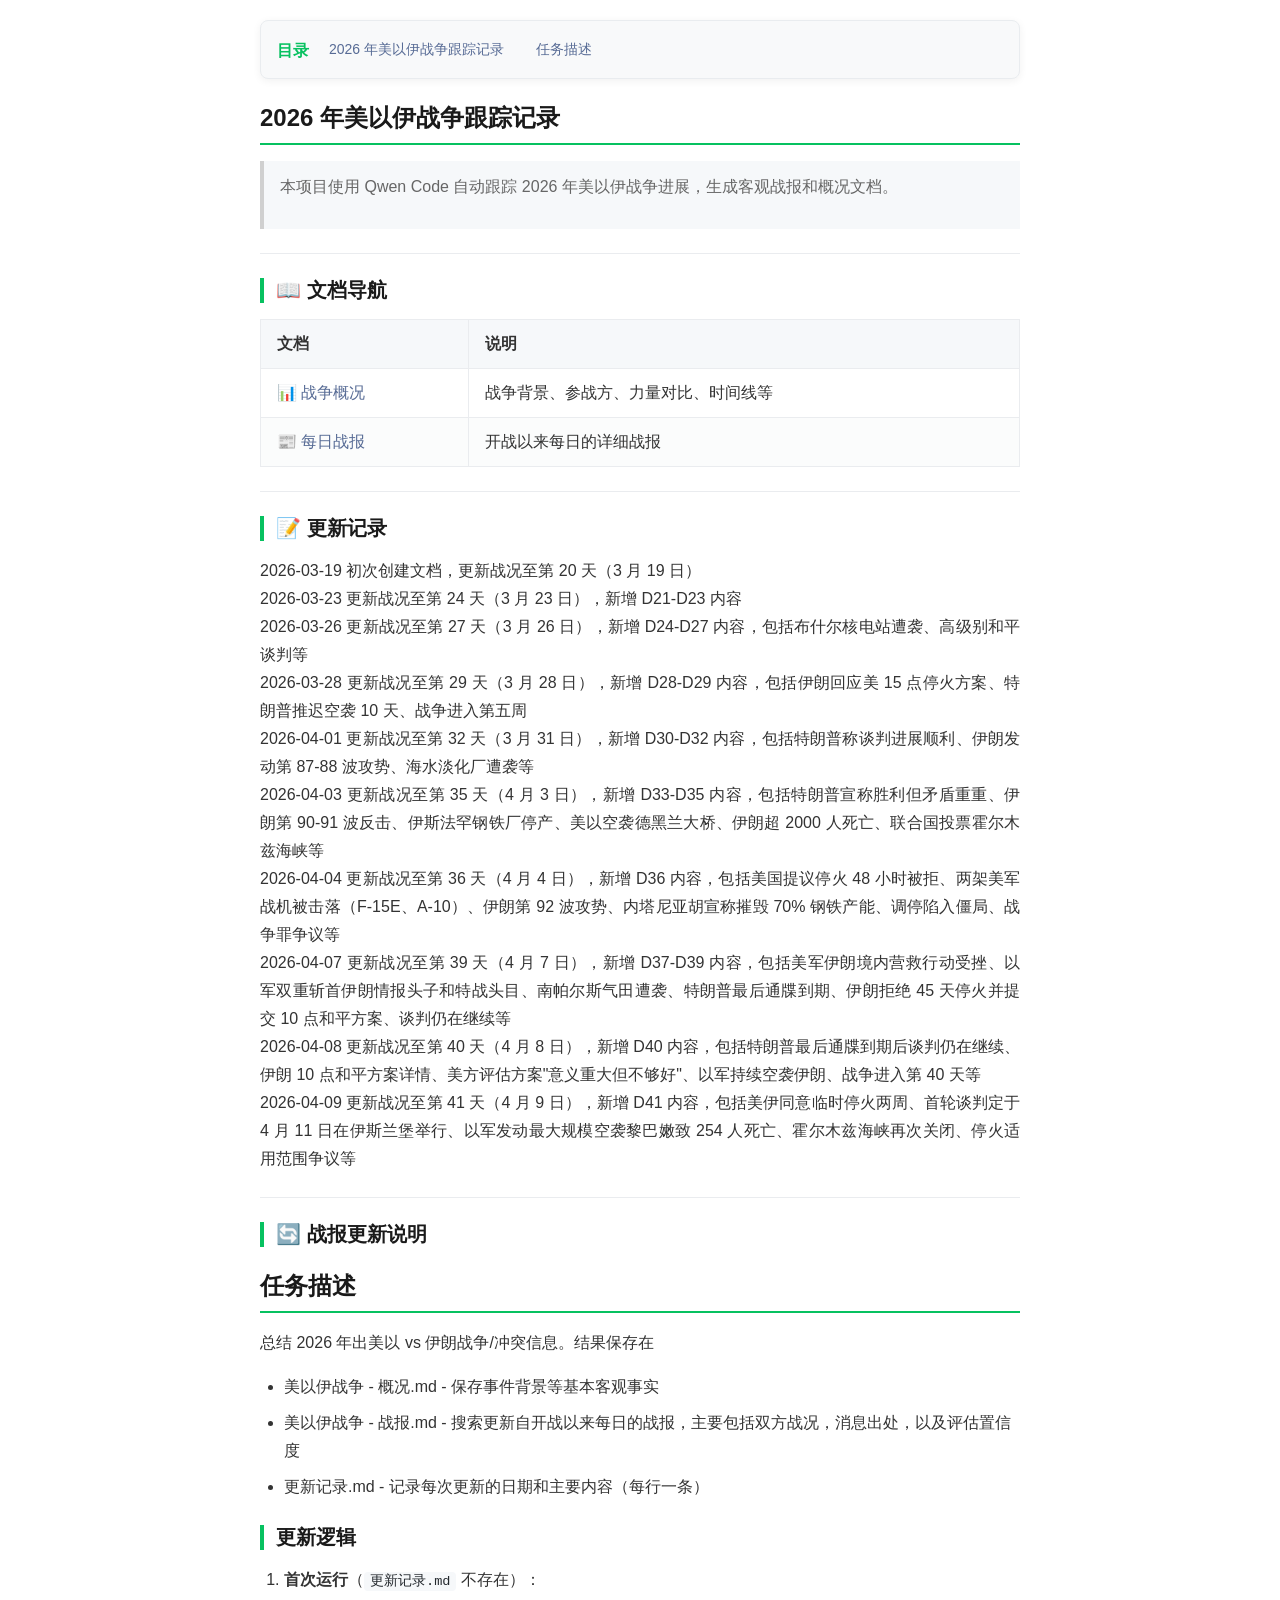
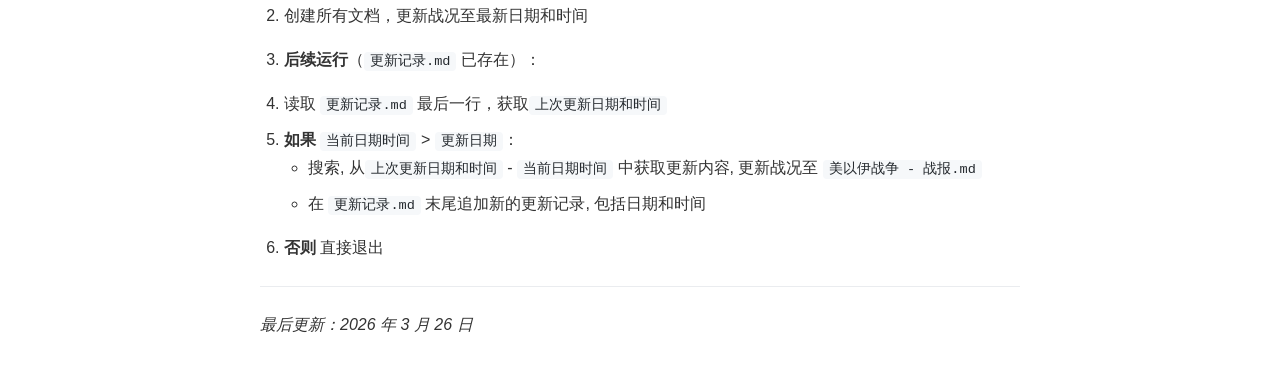
==== public/index.html @ eee81224 "chore: 自动发布 - 2026-04-09 09:46:06" ====
<!DOCTYPE html>
<html lang="zh-CN">
<head>
  <meta charset="UTF-8">
  <meta name="viewport" content="width=device-width, initial-scale=1.0">
  <title>2026 年美以伊战争跟踪记录</title>
  <link rel="stylesheet" href="./styles/wechat.css">
  
</head>
<body>
  <nav class="toc-nav">
    <div class="toc-inner">
      <span class="toc-label">目录</span>
      <div class="toc">
<ul>
<li><a href="#2026-年美以伊战争跟踪记录">2026 年美以伊战争跟踪记录</a><ul>
<li><a href="#-文档导航">📖 文档导航</a></li>
<li><a href="#-更新记录">📝 更新记录</a></li>
<li><a href="#-战报更新说明">🔄 战报更新说明</a></li>
</ul>
</li>
<li><a href="#任务描述">任务描述</a><ul>
<li><a href="#更新逻辑">更新逻辑</a></li>
</ul>
</li>
</ul>
</div>

    </div>
  </nav>
  <article>
    <h1 id="2026-年美以伊战争跟踪记录">2026 年美以伊战争跟踪记录</h1>
<blockquote>
<p>本项目使用 Qwen Code 自动跟踪 2026 年美以伊战争进展，生成客观战报和概况文档。</p>
</blockquote>
<hr />
<h2 id="-文档导航">📖 文档导航</h2>
<table>
<thead>
<tr>
<th>文档</th>
<th>说明</th>
</tr>
</thead>
<tbody>
<tr>
<td><a href="美以伊战争%20-%20概况.html">📊 战争概况</a></td>
<td>战争背景、参战方、力量对比、时间线等</td>
</tr>
<tr>
<td><a href="美以伊战争%20-%20战报.html">📰 每日战报</a></td>
<td>开战以来每日的详细战报</td>
</tr>
</tbody>
</table>
<hr />
<h2 id="-更新记录">📝 更新记录</h2>
<p>2026-03-19 初次创建文档，更新战况至第 20 天（3 月 19 日）<br />
2026-03-23 更新战况至第 24 天（3 月 23 日），新增 D21-D23 内容<br />
2026-03-26 更新战况至第 27 天（3 月 26 日），新增 D24-D27 内容，包括布什尔核电站遭袭、高级别和平谈判等<br />
2026-03-28 更新战况至第 29 天（3 月 28 日），新增 D28-D29 内容，包括伊朗回应美 15 点停火方案、特朗普推迟空袭 10 天、战争进入第五周<br />
2026-04-01 更新战况至第 32 天（3 月 31 日），新增 D30-D32 内容，包括特朗普称谈判进展顺利、伊朗发动第 87-88 波攻势、海水淡化厂遭袭等<br />
2026-04-03 更新战况至第 35 天（4 月 3 日），新增 D33-D35 内容，包括特朗普宣称胜利但矛盾重重、伊朗第 90-91 波反击、伊斯法罕钢铁厂停产、美以空袭德黑兰大桥、伊朗超 2000 人死亡、联合国投票霍尔木兹海峡等<br />
2026-04-04 更新战况至第 36 天（4 月 4 日），新增 D36 内容，包括美国提议停火 48 小时被拒、两架美军战机被击落（F-15E、A-10）、伊朗第 92 波攻势、内塔尼亚胡宣称摧毁 70% 钢铁产能、调停陷入僵局、战争罪争议等<br />
2026-04-07 更新战况至第 39 天（4 月 7 日），新增 D37-D39 内容，包括美军伊朗境内营救行动受挫、以军双重斩首伊朗情报头子和特战头目、南帕尔斯气田遭袭、特朗普最后通牒到期、伊朗拒绝 45 天停火并提交 10 点和平方案、谈判仍在继续等<br />
2026-04-08 更新战况至第 40 天（4 月 8 日），新增 D40 内容，包括特朗普最后通牒到期后谈判仍在继续、伊朗 10 点和平方案详情、美方评估方案"意义重大但不够好"、以军持续空袭伊朗、战争进入第 40 天等<br />
2026-04-09 更新战况至第 41 天（4 月 9 日），新增 D41 内容，包括美伊同意临时停火两周、首轮谈判定于 4 月 11 日在伊斯兰堡举行、以军发动最大规模空袭黎巴嫩致 254 人死亡、霍尔木兹海峡再次关闭、停火适用范围争议等</p>
<hr />
<h2 id="-战报更新说明">🔄 战报更新说明</h2>
<h1 id="任务描述">任务描述</h1>
<p>总结 2026 年出美以 vs 伊朗战争/冲突信息。结果保存在</p>
<ul>
<li>美以伊战争 - 概况.md - 保存事件背景等基本客观事实</li>
<li>美以伊战争 - 战报.md - 搜索更新自开战以来每日的战报，主要包括双方战况，消息出处，以及评估置信度</li>
<li>更新记录.md - 记录每次更新的日期和主要内容（每行一条）</li>
</ul>
<h2 id="更新逻辑">更新逻辑</h2>
<ol>
<li><strong>首次运行</strong>（<code>更新记录.md</code> 不存在）：</li>
<li>
<p>创建所有文档，更新战况至最新日期和时间</p>
</li>
<li>
<p><strong>后续运行</strong>（<code>更新记录.md</code> 已存在）：</p>
</li>
<li>读取 <code>更新记录.md</code> 最后一行，获取<code>上次更新日期和时间</code></li>
<li><strong>如果</strong> <code>当前日期时间</code> &gt; <code>更新日期</code>：<ul>
<li>搜索, 从<code>上次更新日期和时间</code> - <code>当前日期时间</code> 中获取更新内容, 更新战况至 <code>美以伊战争 - 战报.md</code></li>
<li>在 <code>更新记录.md</code> 末尾追加新的更新记录, 包括日期和时间</li>
</ul>
</li>
<li><strong>否则</strong> 直接退出</li>
</ol>
<hr />
<p><em>最后更新：2026 年 3 月 26 日</em></p>
  </article>
  <button class="back-to-top" id="backToTop" title="返回顶部">↑ 顶部</button>
  
  <script>
    // 回到顶部按钮功能
    (function() {
      var btn = document.getElementById('backToTop');
      if (!btn) return;
      
      window.addEventListener('scroll', function() {
        if (window.pageYOffset > 300) {
          btn.classList.add('visible');
        } else {
          btn.classList.remove('visible');
        }
      });
      
      btn.addEventListener('click', function() {
        window.scrollTo({ top: 0, behavior: 'smooth' });
      });
    })();
  </script>
</body>
</html>
---- public/styles/wechat.css ----
/* 微信公众号风格样式 */

* {
  margin: 0;
  padding: 0;
  box-sizing: border-box;
}

body {
  font-family: -apple-system, BlinkMacSystemFont, "Segoe UI", Roboto, "Helvetica Neue", Arial, sans-serif;
  font-size: 16px;
  line-height: 1.75;
  color: #333;
  background-color: #fff;
  padding: 20px;
  max-width: 800px;
  margin: 0 auto;
  position: relative;
}

/* 目录导航样式 */
.toc-nav {
  position: sticky;
  top: 0;
  background: #f8f9fa;
  border: 1px solid #e9ecef;
  border-radius: 8px;
  padding: 12px 16px;
  margin-bottom: 24px;
  z-index: 100;
  box-shadow: 0 2px 8px rgba(0, 0, 0, 0.06);
}

.toc-inner {
  display: flex;
  align-items: flex-start;
  gap: 12px;
}

.toc-label {
  font-weight: 600;
  color: #07c160;
  white-space: nowrap;
  padding-top: 4px;
}

.toc-nav ul {
  list-style: none;
  margin: 0;
  padding: 0;
  display: flex;
  flex-wrap: wrap;
  gap: 8px 16px;
}

.toc-nav ul li {
  margin: 0;
}

.toc-nav ul ul {
  display: none;
}

.toc-nav a {
  color: #576b95;
  font-size: 14px;
  padding: 4px 8px;
  border-radius: 4px;
  transition: all 0.2s ease;
  display: inline-block;
}

.toc-nav a:hover {
  background-color: #e8f5e9;
  color: #07c160;
  text-decoration: none;
}

.toc-nav .toc-level-1 > li > a {
  font-weight: 500;
}

.toc-nav .toc-level-2 > li > a {
  font-size: 13px;
  color: #666;
}

/* 回到顶部按钮 */
.back-to-top {
  position: fixed;
  bottom: 40px;
  right: 24px;
  width: 44px;
  height: 44px;
  border: none;
  border-radius: 50%;
  background-color: #07c160;
  color: #fff;
  font-size: 14px;
  cursor: pointer;
  box-shadow: 0 4px 12px rgba(7, 193, 96, 0.3);
  opacity: 0;
  visibility: hidden;
  transform: translateY(10px);
  transition: all 0.3s ease;
  z-index: 99;
}

.back-to-top.visible {
  opacity: 1;
  visibility: visible;
  transform: translateY(0);
}

.back-to-top:hover {
  background-color: #06ad56;
  box-shadow: 0 6px 16px rgba(7, 193, 96, 0.4);
}

.back-to-top:active {
  transform: scale(0.95);
}

h1, h2, h3, h4, h5, h6 {
  margin-top: 24px;
  margin-bottom: 16px;
  font-weight: 600;
  line-height: 1.25;
  color: #1a1a1a;
}

h1 {
  font-size: 24px;
  border-bottom: 2px solid #07c160;
  padding-bottom: 10px;
}

h2 {
  font-size: 20px;
  border-left: 4px solid #07c160;
  padding-left: 12px;
}

h3 {
  font-size: 18px;
  padding-left: 12px;
}

h4, h5, h6 {
  font-size: 16px;
}

p {
  margin-bottom: 16px;
  text-align: justify;
}

a {
  color: #576b95;
  text-decoration: none;
}

a:hover {
  text-decoration: underline;
}

ul, ol {
  margin-bottom: 16px;
  padding-left: 24px;
}

li {
  margin-bottom: 8px;
}

blockquote {
  margin: 16px 0;
  padding: 12px 16px;
  border-left: 4px solid #d0d0d0;
  background-color: #f6f8fa;
  color: #666;
}

code {
  font-family: "SFMono-Regular", Consolas, "Liberation Mono", Menlo, Courier, monospace;
  font-size: 85%;
  padding: 2px 6px;
  background-color: #f6f8fa;
  border-radius: 4px;
  color: #24292e;
}

pre {
  margin: 16px 0;
  padding: 16px;
  background-color: #f6f8fa;
  border-radius: 6px;
  overflow-x: auto;
}

pre code {
  padding: 0;
  background-color: transparent;
  font-size: 14px;
  line-height: 1.45;
}

table {
  width: 100%;
  margin: 16px 0;
  border-collapse: collapse;
}

th, td {
  padding: 10px 16px;
  border: 1px solid #eaecef;
  text-align: left;
}

th {
  background-color: #f6f8fa;
  font-weight: 600;
}

tr:nth-child(even) {
  background-color: #fbfcfc;
}

img {
  max-width: 100%;
  height: auto;
  display: block;
  margin: 16px auto;
  border-radius: 4px;
}

hr {
  margin: 24px 0;
  border: none;
  border-top: 1px solid #eaecef;
}

strong {
  font-weight: 600;
}

em {
  font-style: italic;
}

/* 代码块高亮颜色 */
.keyword { color: #d73a49; }
.string { color: #032f62; }
.comment { color: #6a737d; }
.number { color: #005cc5; }
.function { color: #6f42c1; }

/* 响应式 */
@media (max-width: 600px) {
  body {
    padding: 16px;
    font-size: 15px;
  }

  h1 { font-size: 20px; }
  h2 { font-size: 18px; }
  h3 { font-size: 16px; }
  
  .toc-nav {
    padding: 10px 12px;
  }
  
  .toc-label {
    font-size: 14px;
  }
  
  .toc-nav a {
    font-size: 13px;
    padding: 3px 6px;
  }
  
  .back-to-top {
    bottom: 20px;
    right: 16px;
    width: 40px;
    height: 40px;
    font-size: 12px;
  }
}
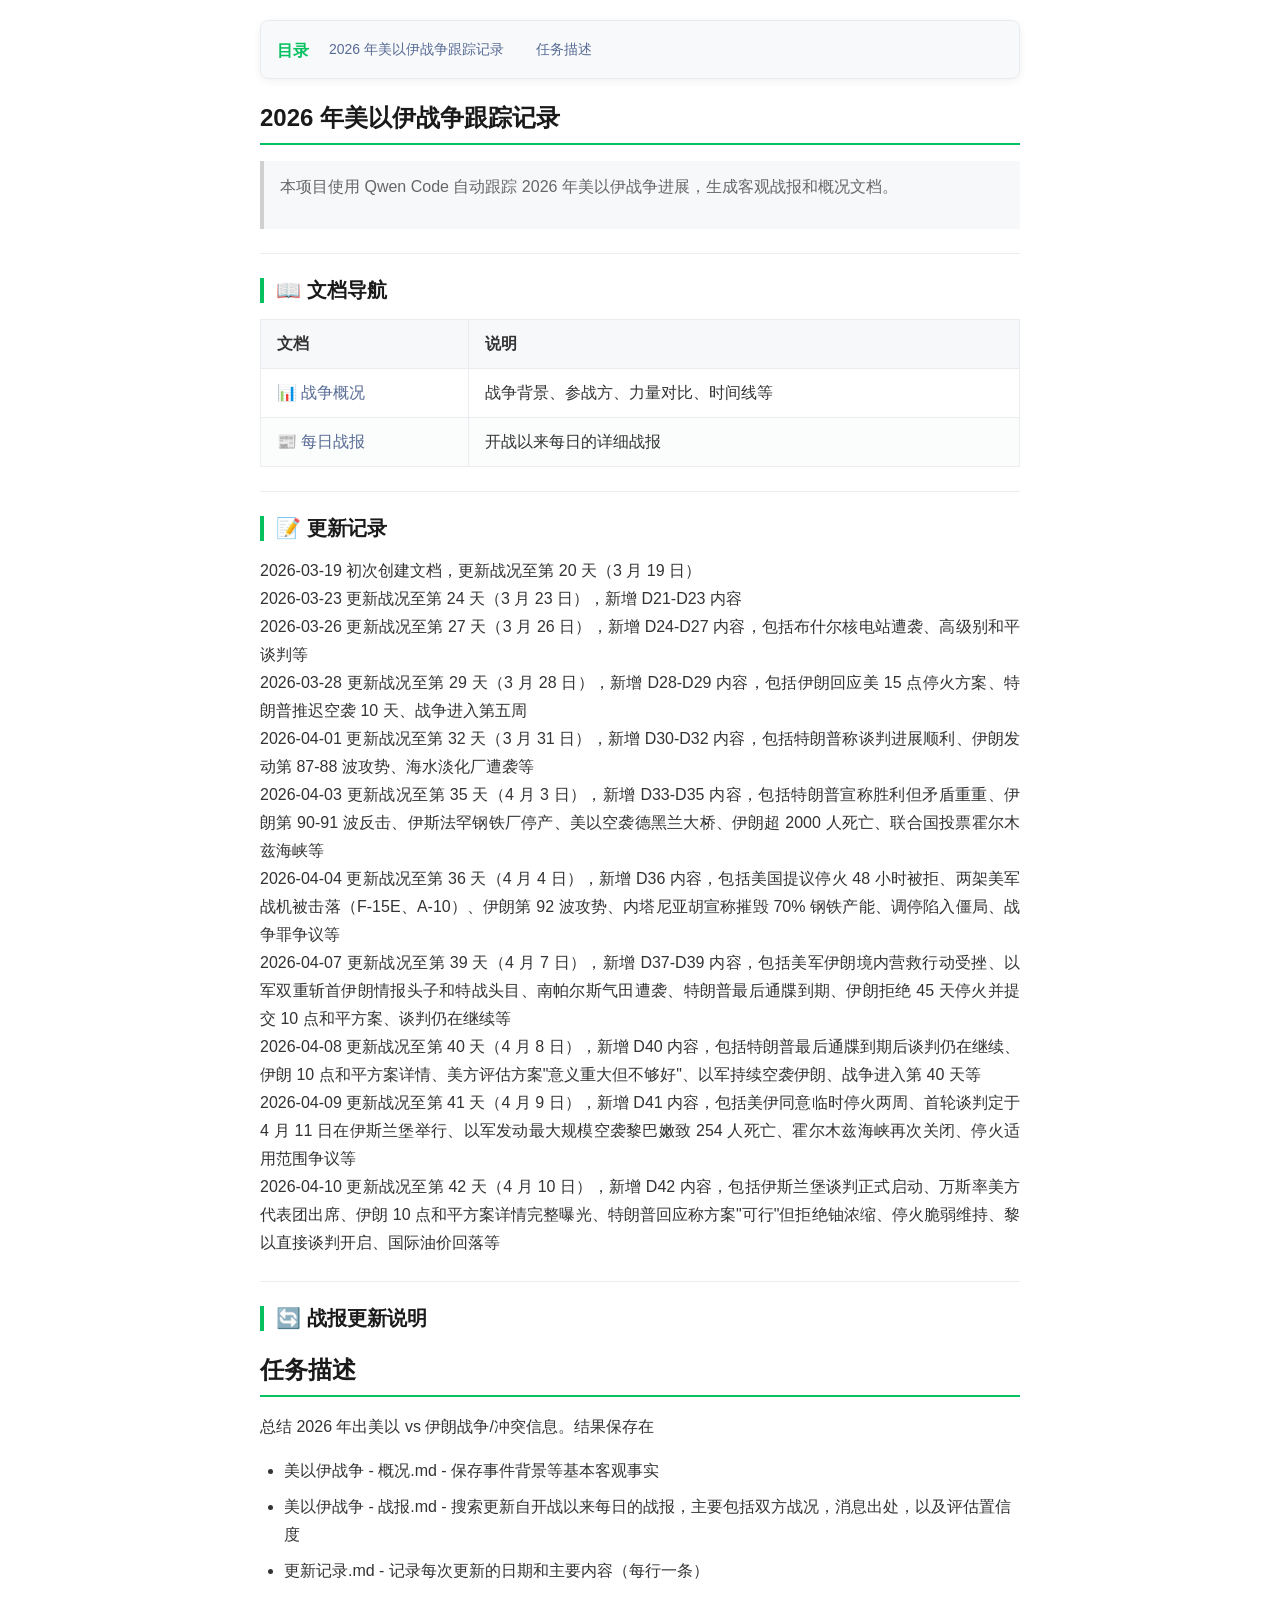
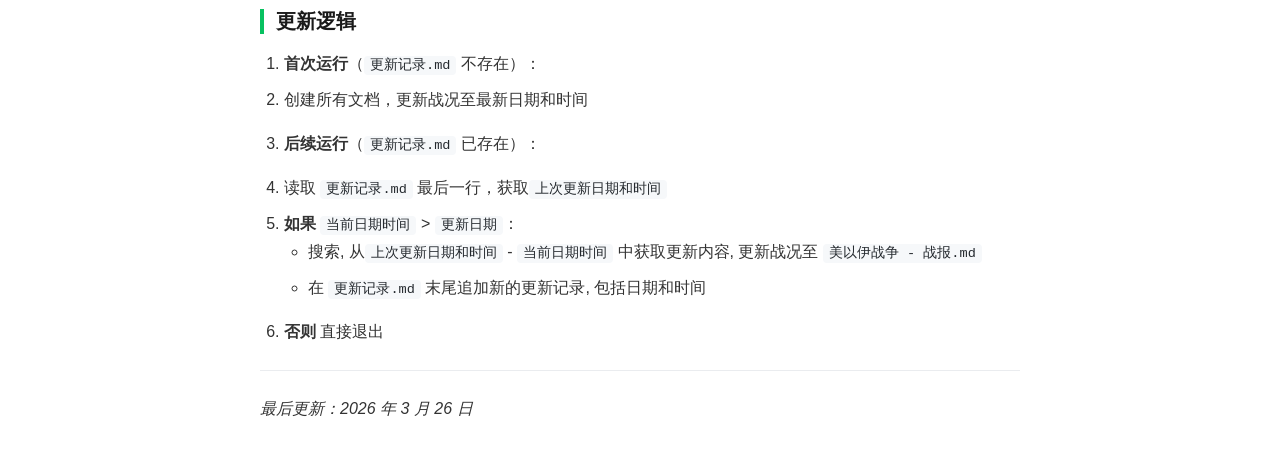
==== commit 5ae82a4d: "chore: 自动发布 - 2026-04-10 08:39:06" ====
--- a/public/index.html
+++ b/public/index.html
@@ -64,7 +64,8 @@
 2026-04-04 更新战况至第 36 天（4 月 4 日），新增 D36 内容，包括美国提议停火 48 小时被拒、两架美军战机被击落（F-15E、A-10）、伊朗第 92 波攻势、内塔尼亚胡宣称摧毁 70% 钢铁产能、调停陷入僵局、战争罪争议等<br />
 2026-04-07 更新战况至第 39 天（4 月 7 日），新增 D37-D39 内容，包括美军伊朗境内营救行动受挫、以军双重斩首伊朗情报头子和特战头目、南帕尔斯气田遭袭、特朗普最后通牒到期、伊朗拒绝 45 天停火并提交 10 点和平方案、谈判仍在继续等<br />
 2026-04-08 更新战况至第 40 天（4 月 8 日），新增 D40 内容，包括特朗普最后通牒到期后谈判仍在继续、伊朗 10 点和平方案详情、美方评估方案"意义重大但不够好"、以军持续空袭伊朗、战争进入第 40 天等<br />
-2026-04-09 更新战况至第 41 天（4 月 9 日），新增 D41 内容，包括美伊同意临时停火两周、首轮谈判定于 4 月 11 日在伊斯兰堡举行、以军发动最大规模空袭黎巴嫩致 254 人死亡、霍尔木兹海峡再次关闭、停火适用范围争议等</p>
+2026-04-09 更新战况至第 41 天（4 月 9 日），新增 D41 内容，包括美伊同意临时停火两周、首轮谈判定于 4 月 11 日在伊斯兰堡举行、以军发动最大规模空袭黎巴嫩致 254 人死亡、霍尔木兹海峡再次关闭、停火适用范围争议等<br />
+2026-04-10 更新战况至第 42 天（4 月 10 日），新增 D42 内容，包括伊斯兰堡谈判正式启动、万斯率美方代表团出席、伊朗 10 点和平方案详情完整曝光、特朗普回应称方案"可行"但拒绝铀浓缩、停火脆弱维持、黎以直接谈判开启、国际油价回落等</p>
 <hr />
 <h2 id="-战报更新说明">🔄 战报更新说明</h2>
 <h1 id="任务描述">任务描述</h1>
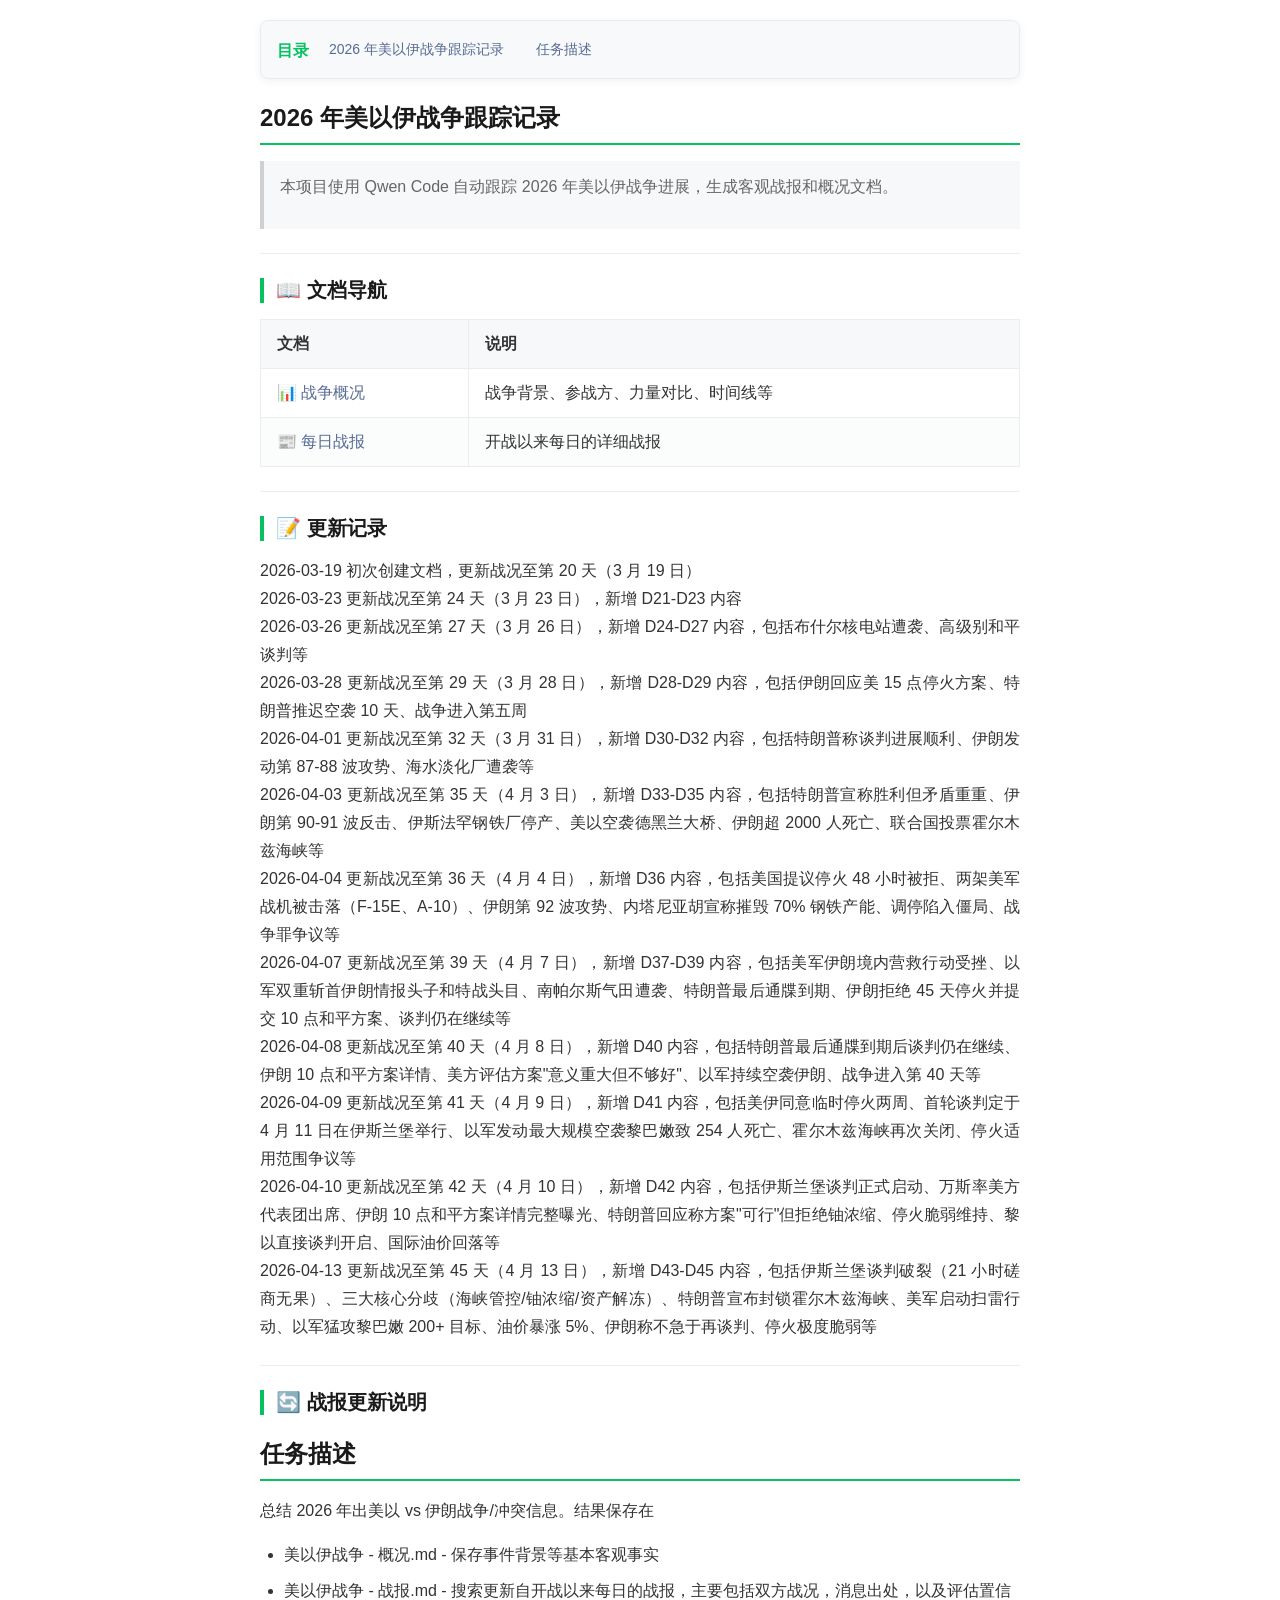
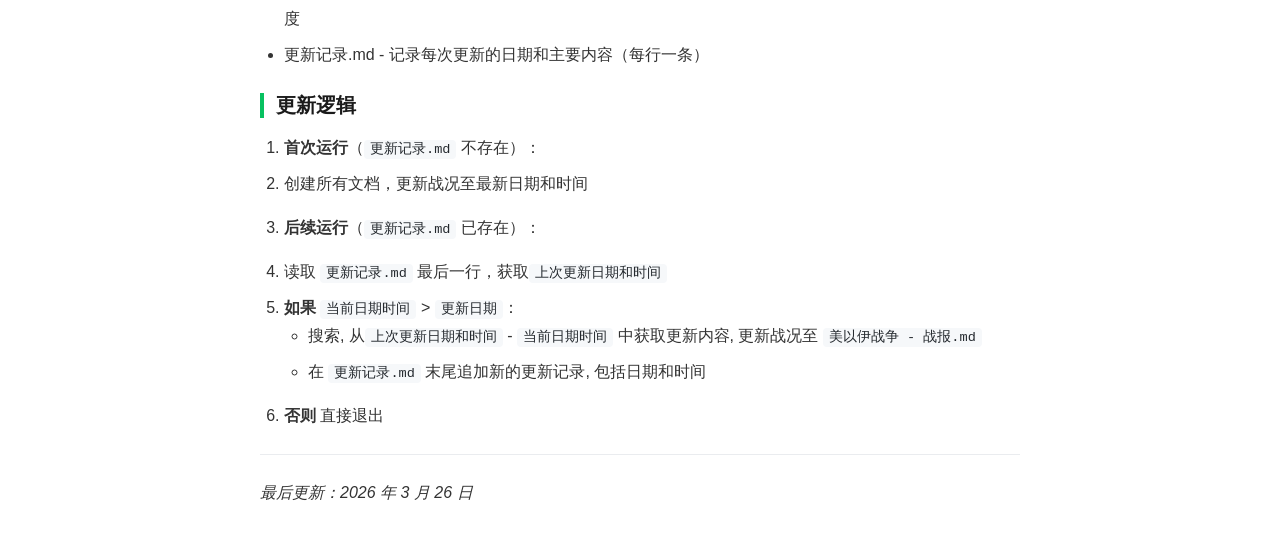
==== commit a3268e6d: "chore: 自动发布 - 2026-04-13 00:42:10" ====
--- a/public/index.html
+++ b/public/index.html
@@ -65,7 +65,8 @@
 2026-04-07 更新战况至第 39 天（4 月 7 日），新增 D37-D39 内容，包括美军伊朗境内营救行动受挫、以军双重斩首伊朗情报头子和特战头目、南帕尔斯气田遭袭、特朗普最后通牒到期、伊朗拒绝 45 天停火并提交 10 点和平方案、谈判仍在继续等<br />
 2026-04-08 更新战况至第 40 天（4 月 8 日），新增 D40 内容，包括特朗普最后通牒到期后谈判仍在继续、伊朗 10 点和平方案详情、美方评估方案"意义重大但不够好"、以军持续空袭伊朗、战争进入第 40 天等<br />
 2026-04-09 更新战况至第 41 天（4 月 9 日），新增 D41 内容，包括美伊同意临时停火两周、首轮谈判定于 4 月 11 日在伊斯兰堡举行、以军发动最大规模空袭黎巴嫩致 254 人死亡、霍尔木兹海峡再次关闭、停火适用范围争议等<br />
-2026-04-10 更新战况至第 42 天（4 月 10 日），新增 D42 内容，包括伊斯兰堡谈判正式启动、万斯率美方代表团出席、伊朗 10 点和平方案详情完整曝光、特朗普回应称方案"可行"但拒绝铀浓缩、停火脆弱维持、黎以直接谈判开启、国际油价回落等</p>
+2026-04-10 更新战况至第 42 天（4 月 10 日），新增 D42 内容，包括伊斯兰堡谈判正式启动、万斯率美方代表团出席、伊朗 10 点和平方案详情完整曝光、特朗普回应称方案"可行"但拒绝铀浓缩、停火脆弱维持、黎以直接谈判开启、国际油价回落等<br />
+2026-04-13 更新战况至第 45 天（4 月 13 日），新增 D43-D45 内容，包括伊斯兰堡谈判破裂（21 小时磋商无果）、三大核心分歧（海峡管控/铀浓缩/资产解冻）、特朗普宣布封锁霍尔木兹海峡、美军启动扫雷行动、以军猛攻黎巴嫩 200+ 目标、油价暴涨 5%、伊朗称不急于再谈判、停火极度脆弱等</p>
 <hr />
 <h2 id="-战报更新说明">🔄 战报更新说明</h2>
 <h1 id="任务描述">任务描述</h1>
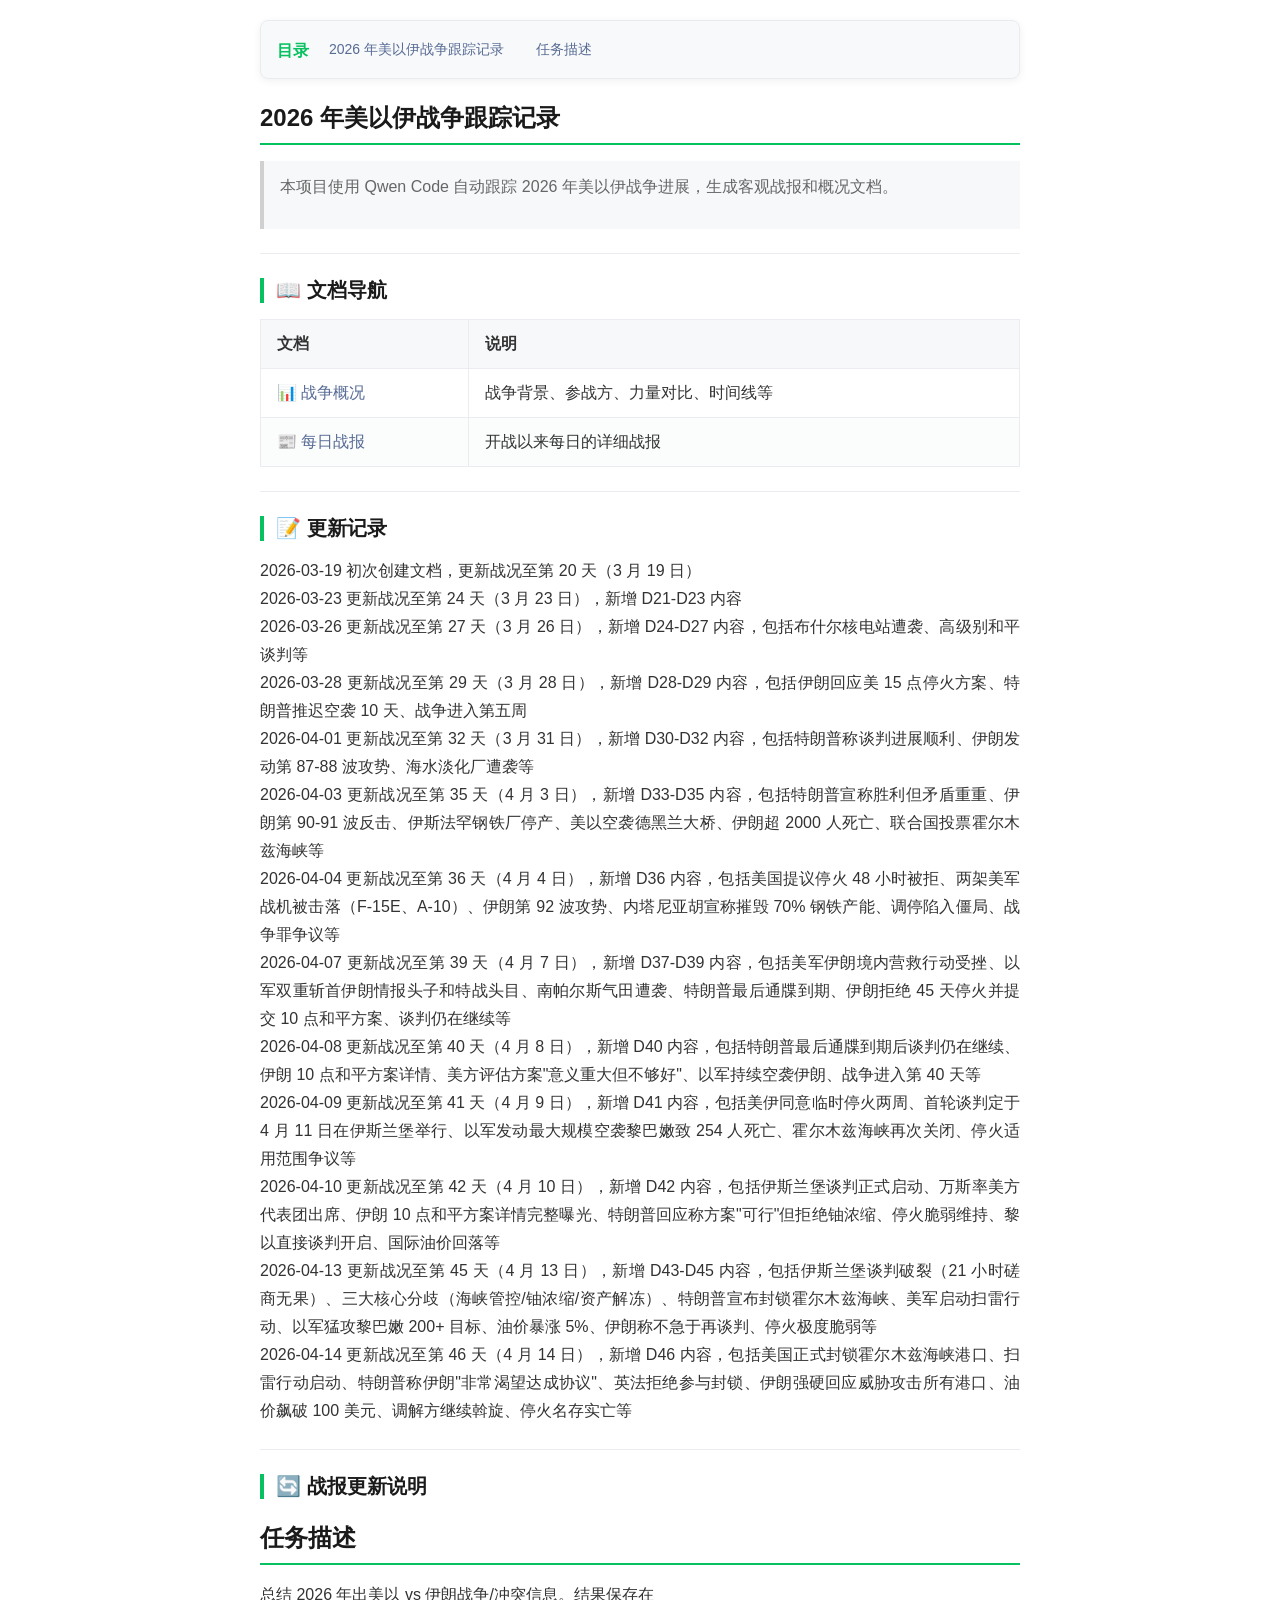
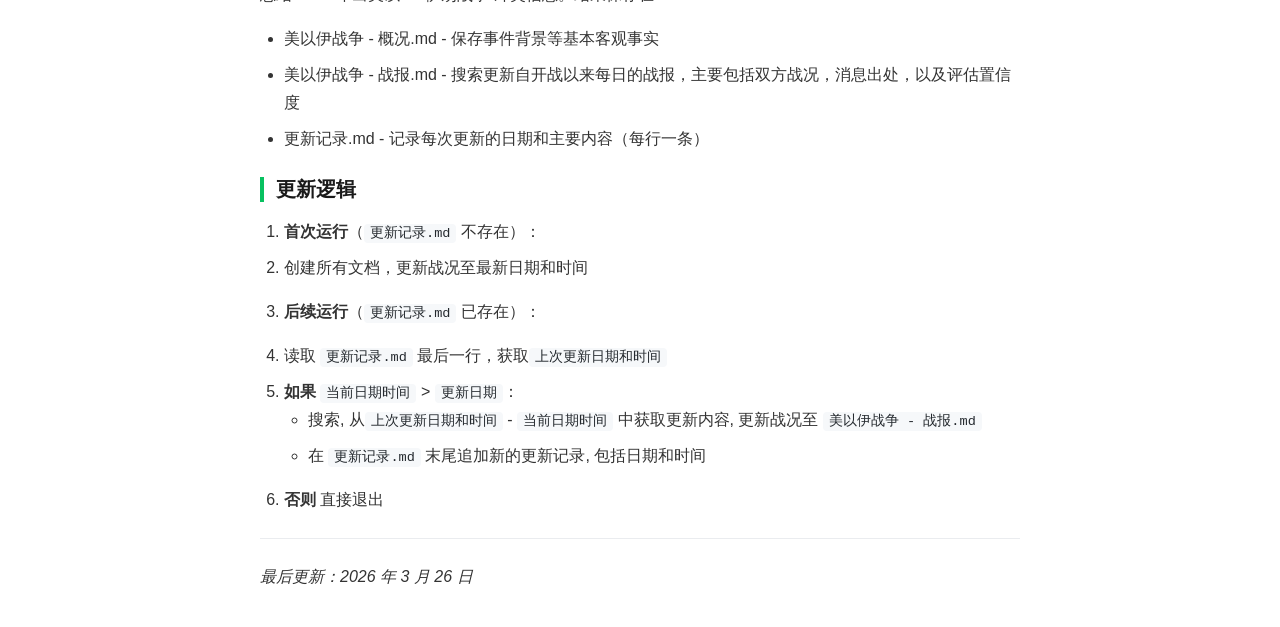
==== commit bb4ed920: "chore: 自动发布 - 2026-04-14 10:06:59" ====
--- a/public/index.html
+++ b/public/index.html
@@ -66,7 +66,8 @@
 2026-04-08 更新战况至第 40 天（4 月 8 日），新增 D40 内容，包括特朗普最后通牒到期后谈判仍在继续、伊朗 10 点和平方案详情、美方评估方案"意义重大但不够好"、以军持续空袭伊朗、战争进入第 40 天等<br />
 2026-04-09 更新战况至第 41 天（4 月 9 日），新增 D41 内容，包括美伊同意临时停火两周、首轮谈判定于 4 月 11 日在伊斯兰堡举行、以军发动最大规模空袭黎巴嫩致 254 人死亡、霍尔木兹海峡再次关闭、停火适用范围争议等<br />
 2026-04-10 更新战况至第 42 天（4 月 10 日），新增 D42 内容，包括伊斯兰堡谈判正式启动、万斯率美方代表团出席、伊朗 10 点和平方案详情完整曝光、特朗普回应称方案"可行"但拒绝铀浓缩、停火脆弱维持、黎以直接谈判开启、国际油价回落等<br />
-2026-04-13 更新战况至第 45 天（4 月 13 日），新增 D43-D45 内容，包括伊斯兰堡谈判破裂（21 小时磋商无果）、三大核心分歧（海峡管控/铀浓缩/资产解冻）、特朗普宣布封锁霍尔木兹海峡、美军启动扫雷行动、以军猛攻黎巴嫩 200+ 目标、油价暴涨 5%、伊朗称不急于再谈判、停火极度脆弱等</p>
+2026-04-13 更新战况至第 45 天（4 月 13 日），新增 D43-D45 内容，包括伊斯兰堡谈判破裂（21 小时磋商无果）、三大核心分歧（海峡管控/铀浓缩/资产解冻）、特朗普宣布封锁霍尔木兹海峡、美军启动扫雷行动、以军猛攻黎巴嫩 200+ 目标、油价暴涨 5%、伊朗称不急于再谈判、停火极度脆弱等<br />
+2026-04-14 更新战况至第 46 天（4 月 14 日），新增 D46 内容，包括美国正式封锁霍尔木兹海峡港口、扫雷行动启动、特朗普称伊朗"非常渴望达成协议"、英法拒绝参与封锁、伊朗强硬回应威胁攻击所有港口、油价飙破 100 美元、调解方继续斡旋、停火名存实亡等</p>
 <hr />
 <h2 id="-战报更新说明">🔄 战报更新说明</h2>
 <h1 id="任务描述">任务描述</h1>
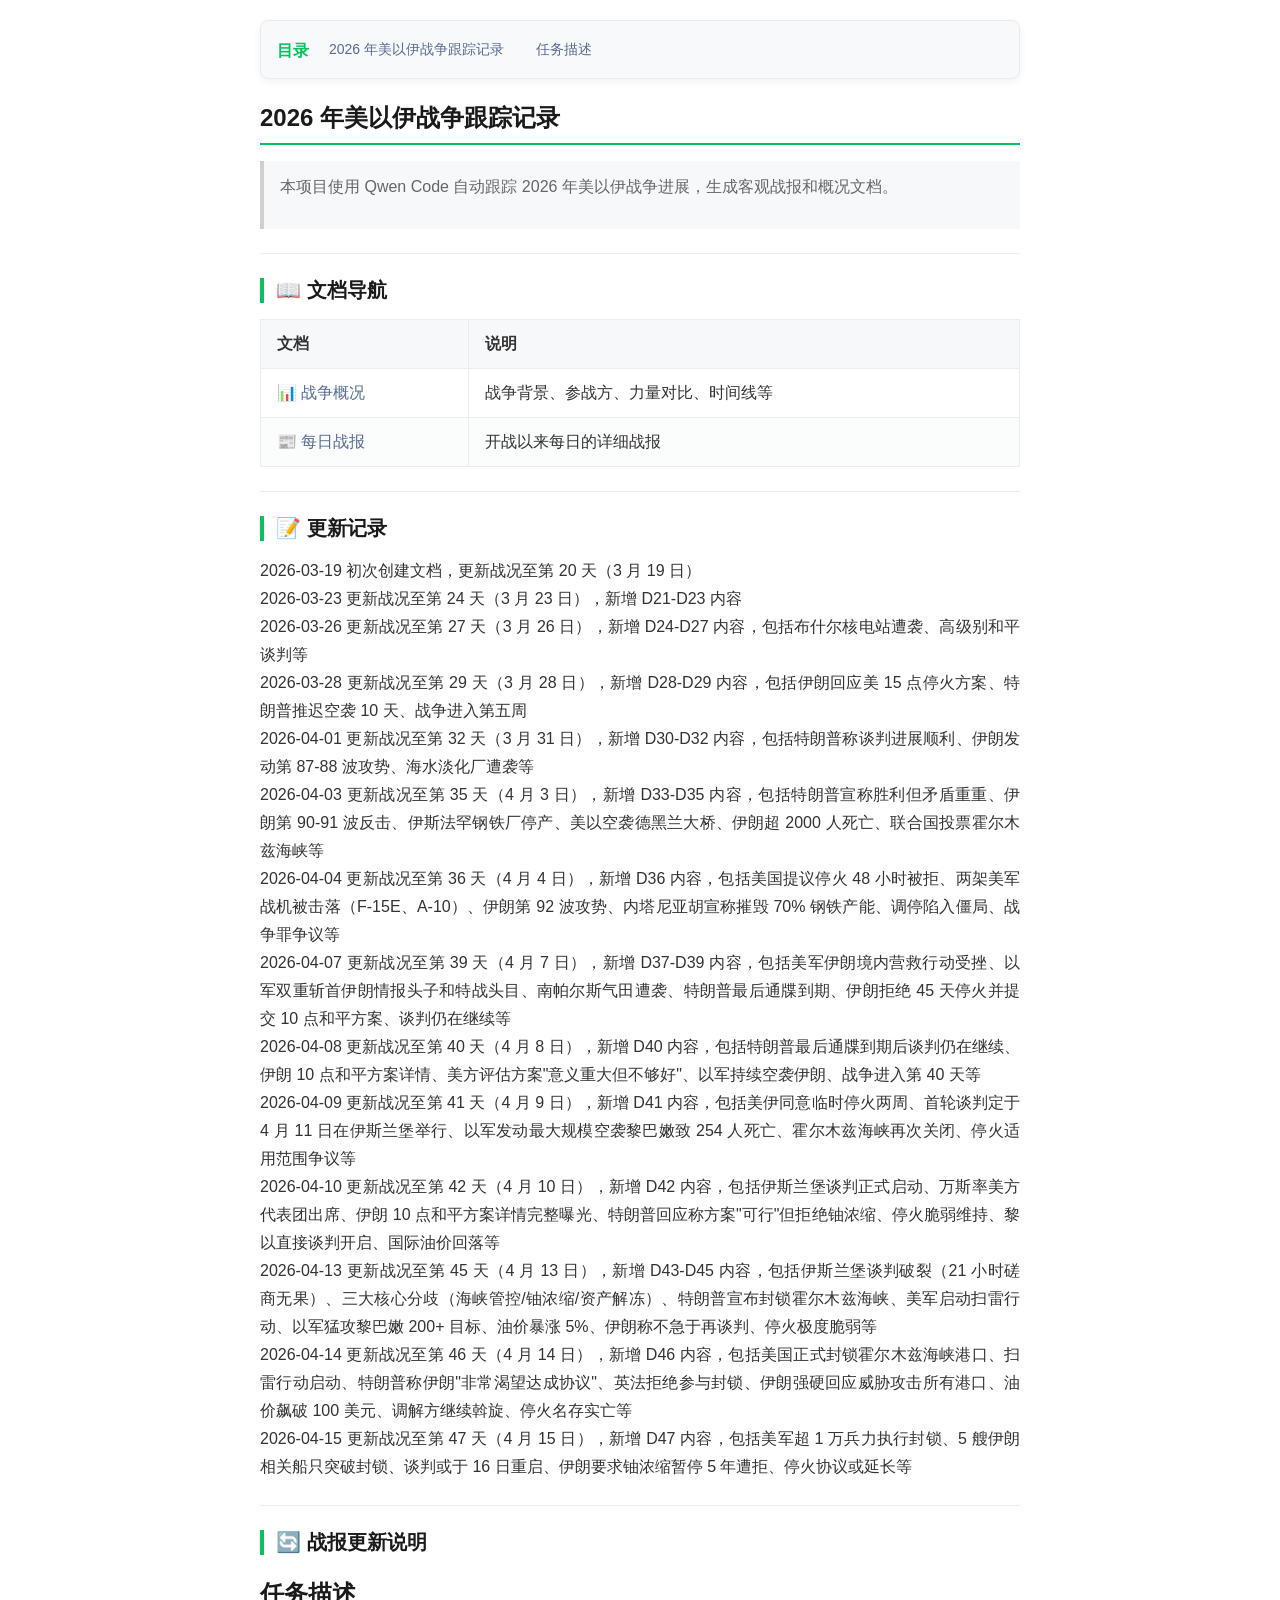
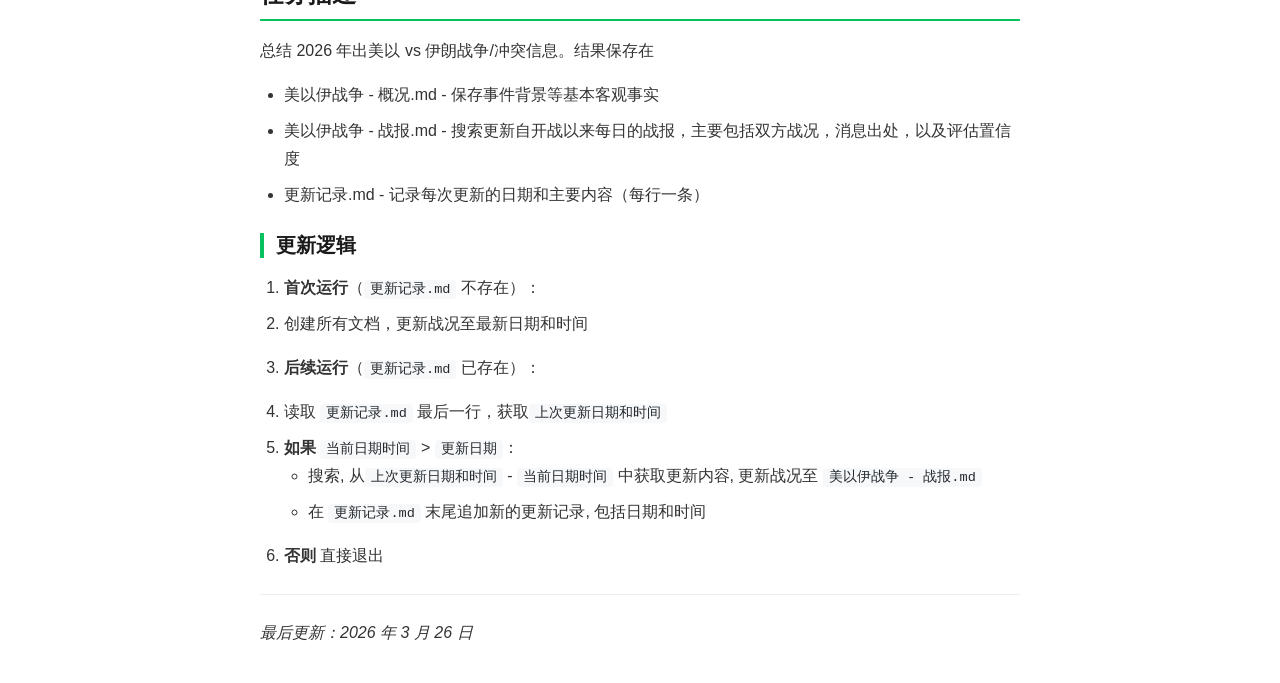
==== commit bffeea32: "chore: 手动发布 - 2026-04-15 10:57:15" ====
--- a/public/index.html
+++ b/public/index.html
@@ -67,7 +67,8 @@
 2026-04-09 更新战况至第 41 天（4 月 9 日），新增 D41 内容，包括美伊同意临时停火两周、首轮谈判定于 4 月 11 日在伊斯兰堡举行、以军发动最大规模空袭黎巴嫩致 254 人死亡、霍尔木兹海峡再次关闭、停火适用范围争议等<br />
 2026-04-10 更新战况至第 42 天（4 月 10 日），新增 D42 内容，包括伊斯兰堡谈判正式启动、万斯率美方代表团出席、伊朗 10 点和平方案详情完整曝光、特朗普回应称方案"可行"但拒绝铀浓缩、停火脆弱维持、黎以直接谈判开启、国际油价回落等<br />
 2026-04-13 更新战况至第 45 天（4 月 13 日），新增 D43-D45 内容，包括伊斯兰堡谈判破裂（21 小时磋商无果）、三大核心分歧（海峡管控/铀浓缩/资产解冻）、特朗普宣布封锁霍尔木兹海峡、美军启动扫雷行动、以军猛攻黎巴嫩 200+ 目标、油价暴涨 5%、伊朗称不急于再谈判、停火极度脆弱等<br />
-2026-04-14 更新战况至第 46 天（4 月 14 日），新增 D46 内容，包括美国正式封锁霍尔木兹海峡港口、扫雷行动启动、特朗普称伊朗"非常渴望达成协议"、英法拒绝参与封锁、伊朗强硬回应威胁攻击所有港口、油价飙破 100 美元、调解方继续斡旋、停火名存实亡等</p>
+2026-04-14 更新战况至第 46 天（4 月 14 日），新增 D46 内容，包括美国正式封锁霍尔木兹海峡港口、扫雷行动启动、特朗普称伊朗"非常渴望达成协议"、英法拒绝参与封锁、伊朗强硬回应威胁攻击所有港口、油价飙破 100 美元、调解方继续斡旋、停火名存实亡等<br />
+2026-04-15 更新战况至第 47 天（4 月 15 日），新增 D47 内容，包括美军超 1 万兵力执行封锁、5 艘伊朗相关船只突破封锁、谈判或于 16 日重启、伊朗要求铀浓缩暂停 5 年遭拒、停火协议或延长等</p>
 <hr />
 <h2 id="-战报更新说明">🔄 战报更新说明</h2>
 <h1 id="任务描述">任务描述</h1>
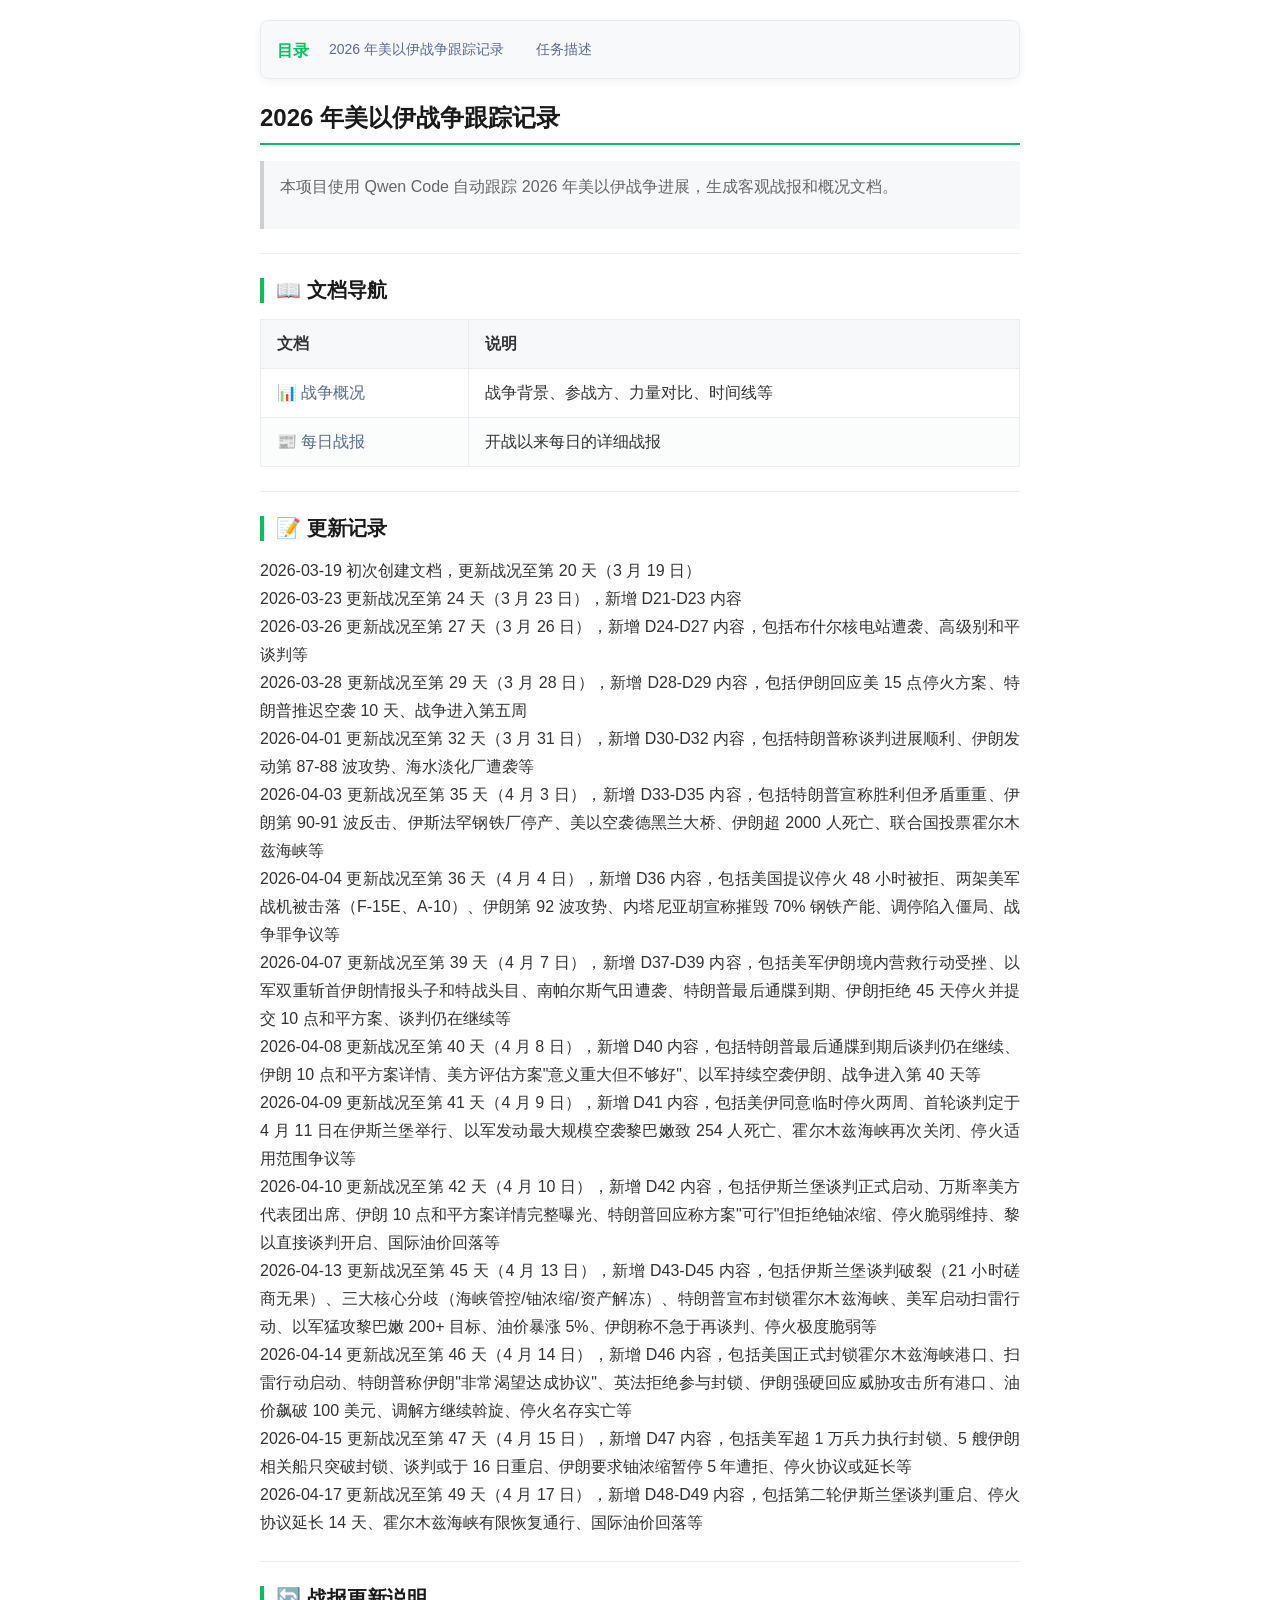
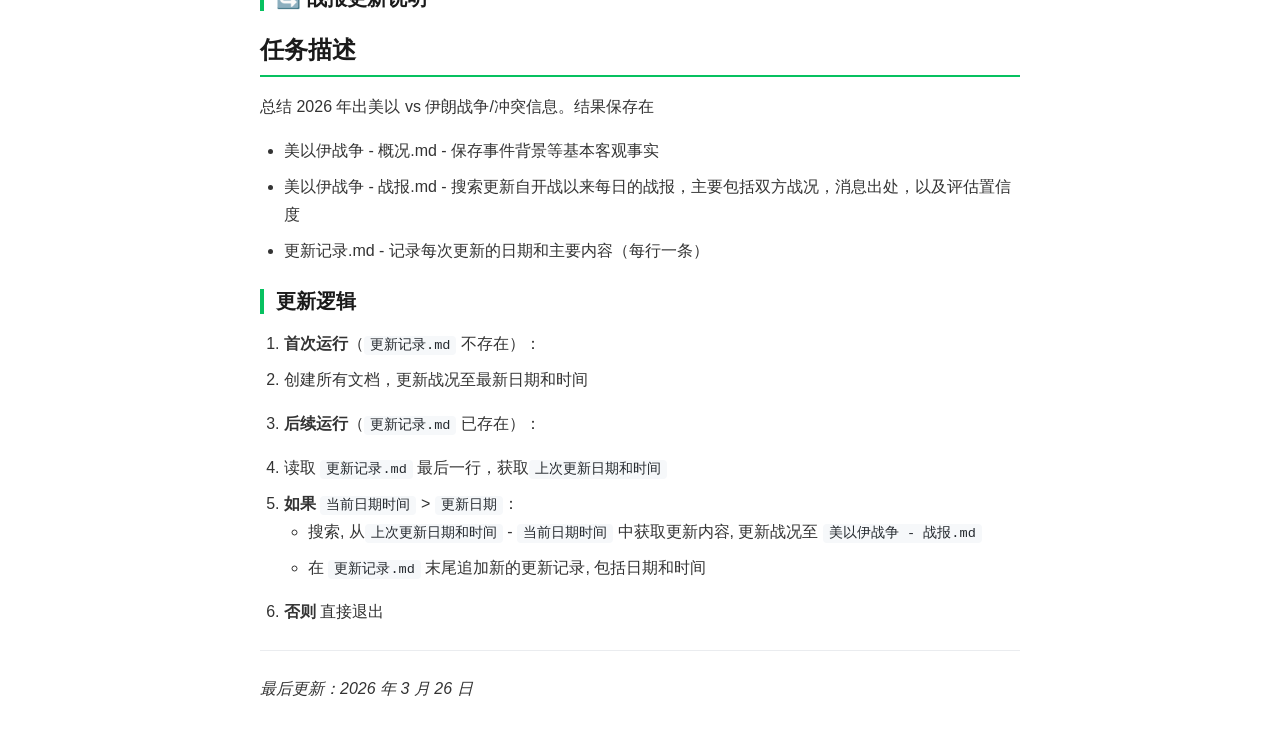
==== commit e58d3745: "chore: 手动发布 - 2026-04-17 01:24:29" ====
--- a/public/index.html
+++ b/public/index.html
@@ -68,7 +68,8 @@
 2026-04-10 更新战况至第 42 天（4 月 10 日），新增 D42 内容，包括伊斯兰堡谈判正式启动、万斯率美方代表团出席、伊朗 10 点和平方案详情完整曝光、特朗普回应称方案"可行"但拒绝铀浓缩、停火脆弱维持、黎以直接谈判开启、国际油价回落等<br />
 2026-04-13 更新战况至第 45 天（4 月 13 日），新增 D43-D45 内容，包括伊斯兰堡谈判破裂（21 小时磋商无果）、三大核心分歧（海峡管控/铀浓缩/资产解冻）、特朗普宣布封锁霍尔木兹海峡、美军启动扫雷行动、以军猛攻黎巴嫩 200+ 目标、油价暴涨 5%、伊朗称不急于再谈判、停火极度脆弱等<br />
 2026-04-14 更新战况至第 46 天（4 月 14 日），新增 D46 内容，包括美国正式封锁霍尔木兹海峡港口、扫雷行动启动、特朗普称伊朗"非常渴望达成协议"、英法拒绝参与封锁、伊朗强硬回应威胁攻击所有港口、油价飙破 100 美元、调解方继续斡旋、停火名存实亡等<br />
-2026-04-15 更新战况至第 47 天（4 月 15 日），新增 D47 内容，包括美军超 1 万兵力执行封锁、5 艘伊朗相关船只突破封锁、谈判或于 16 日重启、伊朗要求铀浓缩暂停 5 年遭拒、停火协议或延长等</p>
+2026-04-15 更新战况至第 47 天（4 月 15 日），新增 D47 内容，包括美军超 1 万兵力执行封锁、5 艘伊朗相关船只突破封锁、谈判或于 16 日重启、伊朗要求铀浓缩暂停 5 年遭拒、停火协议或延长等<br />
+2026-04-17 更新战况至第 49 天（4 月 17 日），新增 D48-D49 内容，包括第二轮伊斯兰堡谈判重启、停火协议延长 14 天、霍尔木兹海峡有限恢复通行、国际油价回落等</p>
 <hr />
 <h2 id="-战报更新说明">🔄 战报更新说明</h2>
 <h1 id="任务描述">任务描述</h1>
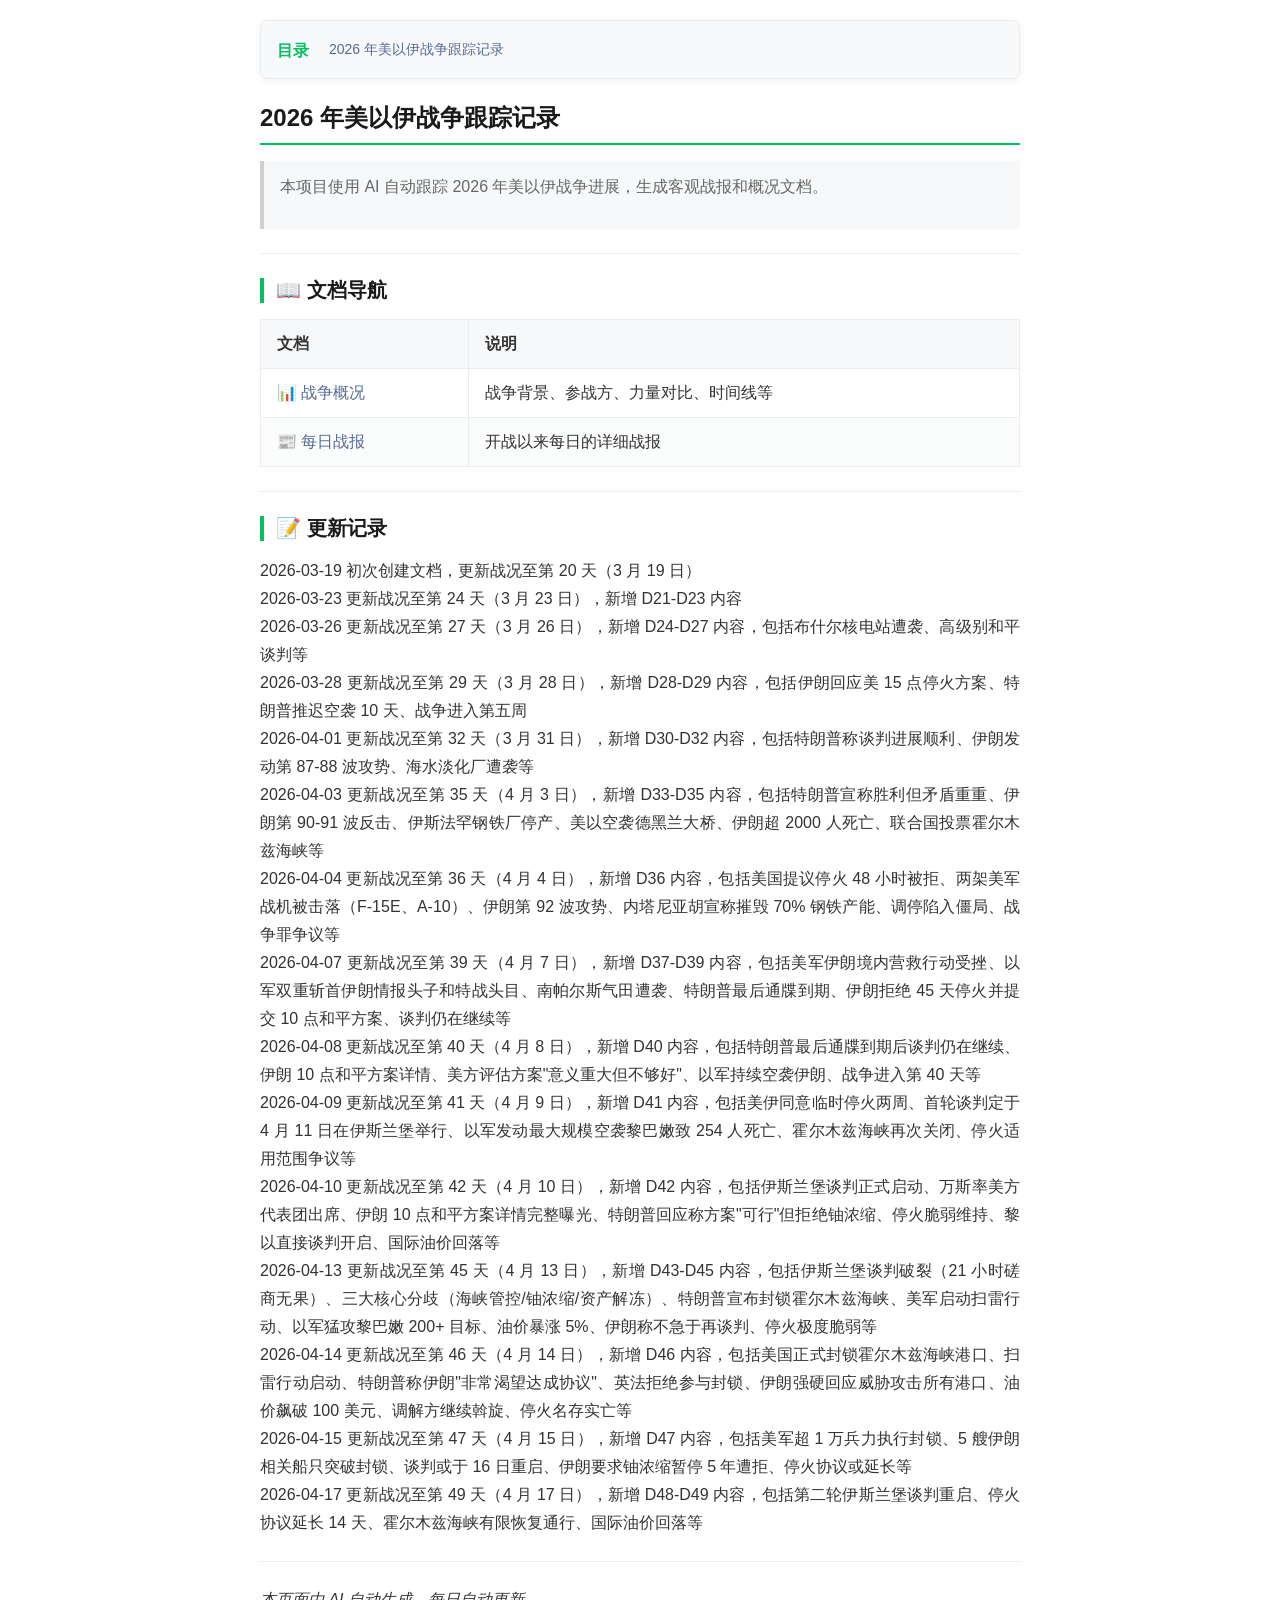
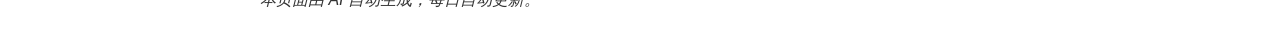
==== commit 6107337e: "feat: 更新规则" ====
--- a/public/index.html
+++ b/public/index.html
@@ -16,11 +16,6 @@
 <li><a href="#2026-年美以伊战争跟踪记录">2026 年美以伊战争跟踪记录</a><ul>
 <li><a href="#-文档导航">📖 文档导航</a></li>
 <li><a href="#-更新记录">📝 更新记录</a></li>
-<li><a href="#-战报更新说明">🔄 战报更新说明</a></li>
-</ul>
-</li>
-<li><a href="#任务描述">任务描述</a><ul>
-<li><a href="#更新逻辑">更新逻辑</a></li>
 </ul>
 </li>
 </ul>
@@ -31,7 +26,7 @@
   <article>
     <h1 id="2026-年美以伊战争跟踪记录">2026 年美以伊战争跟踪记录</h1>
 <blockquote>
-<p>本项目使用 Qwen Code 自动跟踪 2026 年美以伊战争进展，生成客观战报和概况文档。</p>
+<p>本项目使用 AI 自动跟踪 2026 年美以伊战争进展，生成客观战报和概况文档。</p>
 </blockquote>
 <hr />
 <h2 id="-文档导航">📖 文档导航</h2>
@@ -71,33 +66,7 @@
 2026-04-15 更新战况至第 47 天（4 月 15 日），新增 D47 内容，包括美军超 1 万兵力执行封锁、5 艘伊朗相关船只突破封锁、谈判或于 16 日重启、伊朗要求铀浓缩暂停 5 年遭拒、停火协议或延长等<br />
 2026-04-17 更新战况至第 49 天（4 月 17 日），新增 D48-D49 内容，包括第二轮伊斯兰堡谈判重启、停火协议延长 14 天、霍尔木兹海峡有限恢复通行、国际油价回落等</p>
 <hr />
-<h2 id="-战报更新说明">🔄 战报更新说明</h2>
-<h1 id="任务描述">任务描述</h1>
-<p>总结 2026 年出美以 vs 伊朗战争/冲突信息。结果保存在</p>
-<ul>
-<li>美以伊战争 - 概况.md - 保存事件背景等基本客观事实</li>
-<li>美以伊战争 - 战报.md - 搜索更新自开战以来每日的战报，主要包括双方战况，消息出处，以及评估置信度</li>
-<li>更新记录.md - 记录每次更新的日期和主要内容（每行一条）</li>
-</ul>
-<h2 id="更新逻辑">更新逻辑</h2>
-<ol>
-<li><strong>首次运行</strong>（<code>更新记录.md</code> 不存在）：</li>
-<li>
-<p>创建所有文档，更新战况至最新日期和时间</p>
-</li>
-<li>
-<p><strong>后续运行</strong>（<code>更新记录.md</code> 已存在）：</p>
-</li>
-<li>读取 <code>更新记录.md</code> 最后一行，获取<code>上次更新日期和时间</code></li>
-<li><strong>如果</strong> <code>当前日期时间</code> &gt; <code>更新日期</code>：<ul>
-<li>搜索, 从<code>上次更新日期和时间</code> - <code>当前日期时间</code> 中获取更新内容, 更新战况至 <code>美以伊战争 - 战报.md</code></li>
-<li>在 <code>更新记录.md</code> 末尾追加新的更新记录, 包括日期和时间</li>
-</ul>
-</li>
-<li><strong>否则</strong> 直接退出</li>
-</ol>
-<hr />
-<p><em>最后更新：2026 年 3 月 26 日</em></p>
+<p><em>本页面由 AI 自动生成，每日自动更新。</em></p>
   </article>
   <button class="back-to-top" id="backToTop" title="返回顶部">↑ 顶部</button>
   
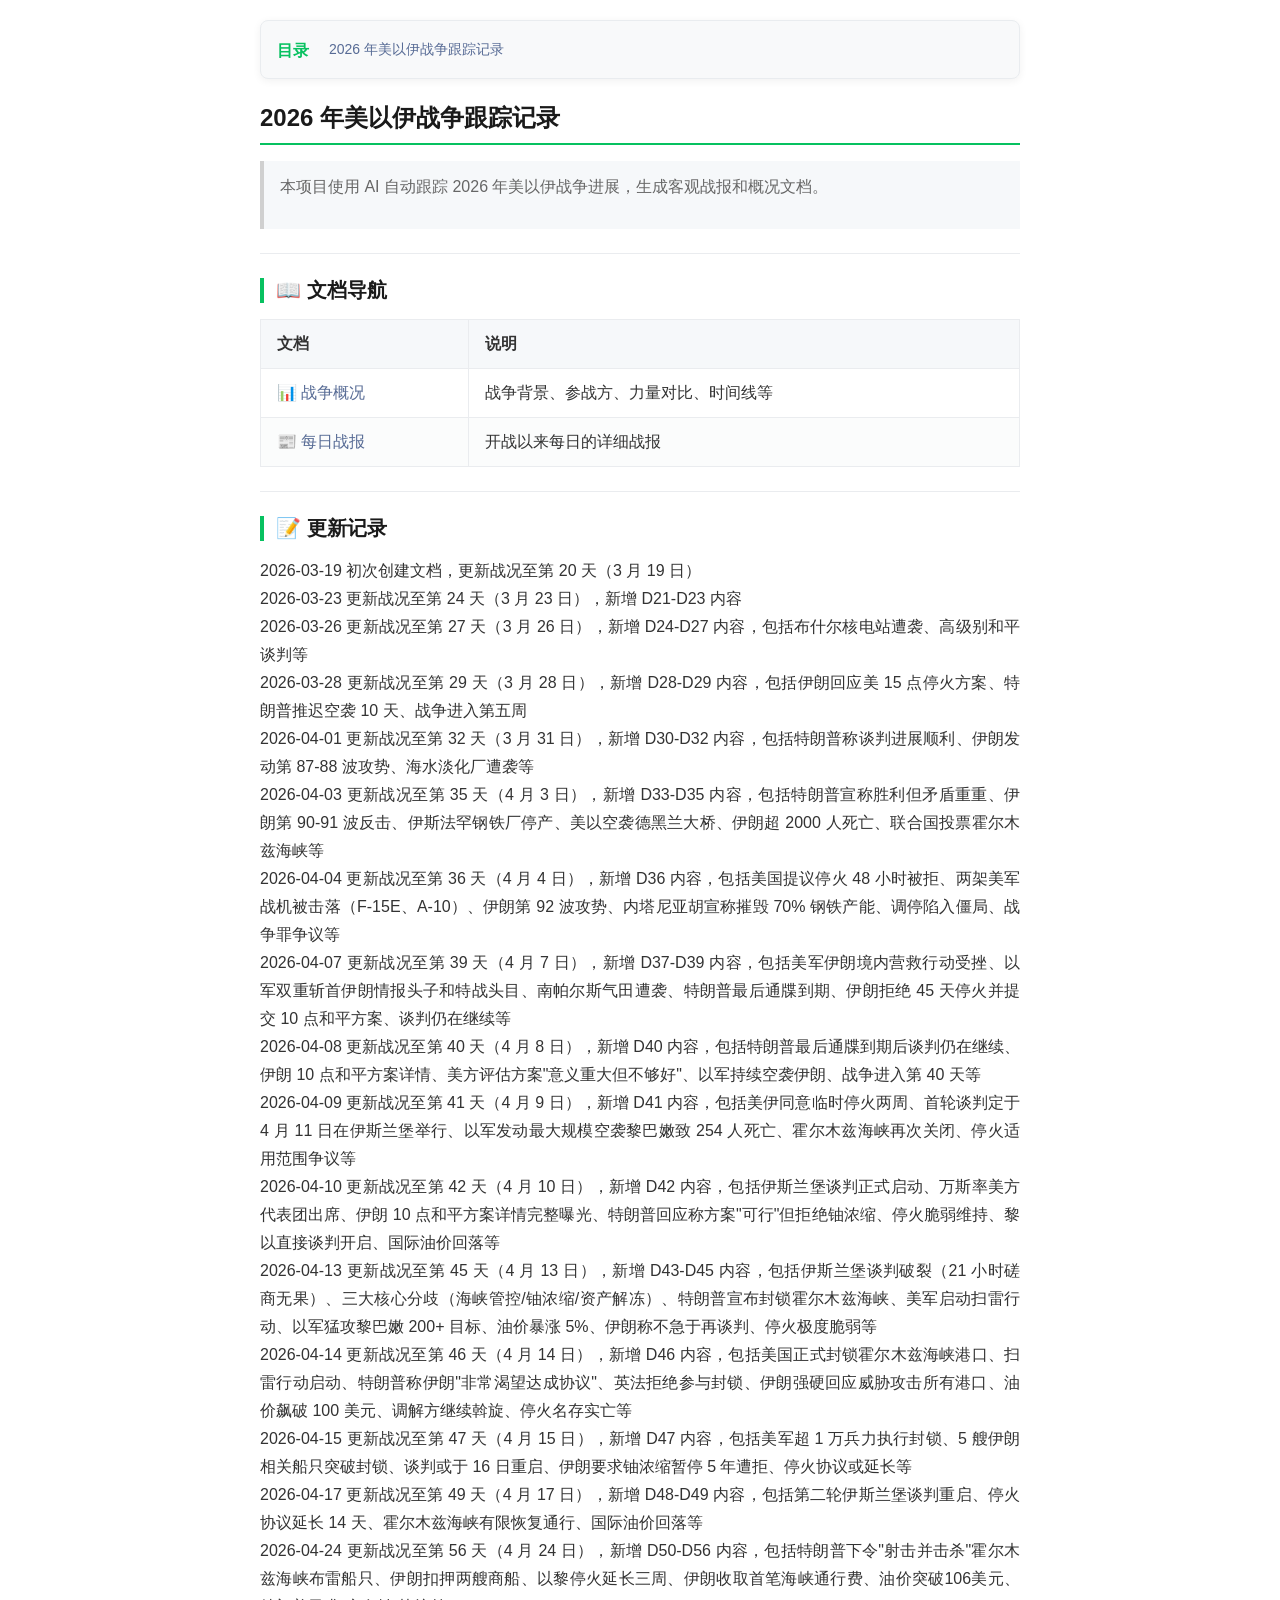
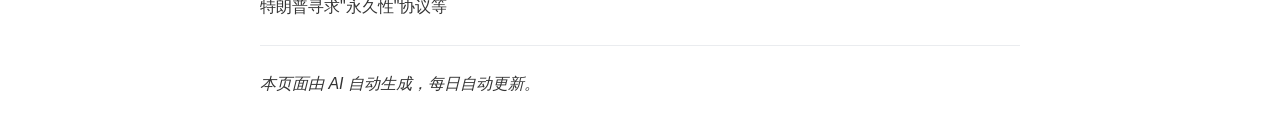
==== commit 4377c974: "update: 更新内容" ====
--- a/public/index.html
+++ b/public/index.html
@@ -64,7 +64,8 @@
 2026-04-13 更新战况至第 45 天（4 月 13 日），新增 D43-D45 内容，包括伊斯兰堡谈判破裂（21 小时磋商无果）、三大核心分歧（海峡管控/铀浓缩/资产解冻）、特朗普宣布封锁霍尔木兹海峡、美军启动扫雷行动、以军猛攻黎巴嫩 200+ 目标、油价暴涨 5%、伊朗称不急于再谈判、停火极度脆弱等<br />
 2026-04-14 更新战况至第 46 天（4 月 14 日），新增 D46 内容，包括美国正式封锁霍尔木兹海峡港口、扫雷行动启动、特朗普称伊朗"非常渴望达成协议"、英法拒绝参与封锁、伊朗强硬回应威胁攻击所有港口、油价飙破 100 美元、调解方继续斡旋、停火名存实亡等<br />
 2026-04-15 更新战况至第 47 天（4 月 15 日），新增 D47 内容，包括美军超 1 万兵力执行封锁、5 艘伊朗相关船只突破封锁、谈判或于 16 日重启、伊朗要求铀浓缩暂停 5 年遭拒、停火协议或延长等<br />
-2026-04-17 更新战况至第 49 天（4 月 17 日），新增 D48-D49 内容，包括第二轮伊斯兰堡谈判重启、停火协议延长 14 天、霍尔木兹海峡有限恢复通行、国际油价回落等</p>
+2026-04-17 更新战况至第 49 天（4 月 17 日），新增 D48-D49 内容，包括第二轮伊斯兰堡谈判重启、停火协议延长 14 天、霍尔木兹海峡有限恢复通行、国际油价回落等<br />
+2026-04-24 更新战况至第 56 天（4 月 24 日），新增 D50-D56 内容，包括特朗普下令"射击并击杀"霍尔木兹海峡布雷船只、伊朗扣押两艘商船、以黎停火延长三周、伊朗收取首笔海峡通行费、油价突破106美元、特朗普寻求"永久性"协议等</p>
 <hr />
 <p><em>本页面由 AI 自动生成，每日自动更新。</em></p>
   </article>
